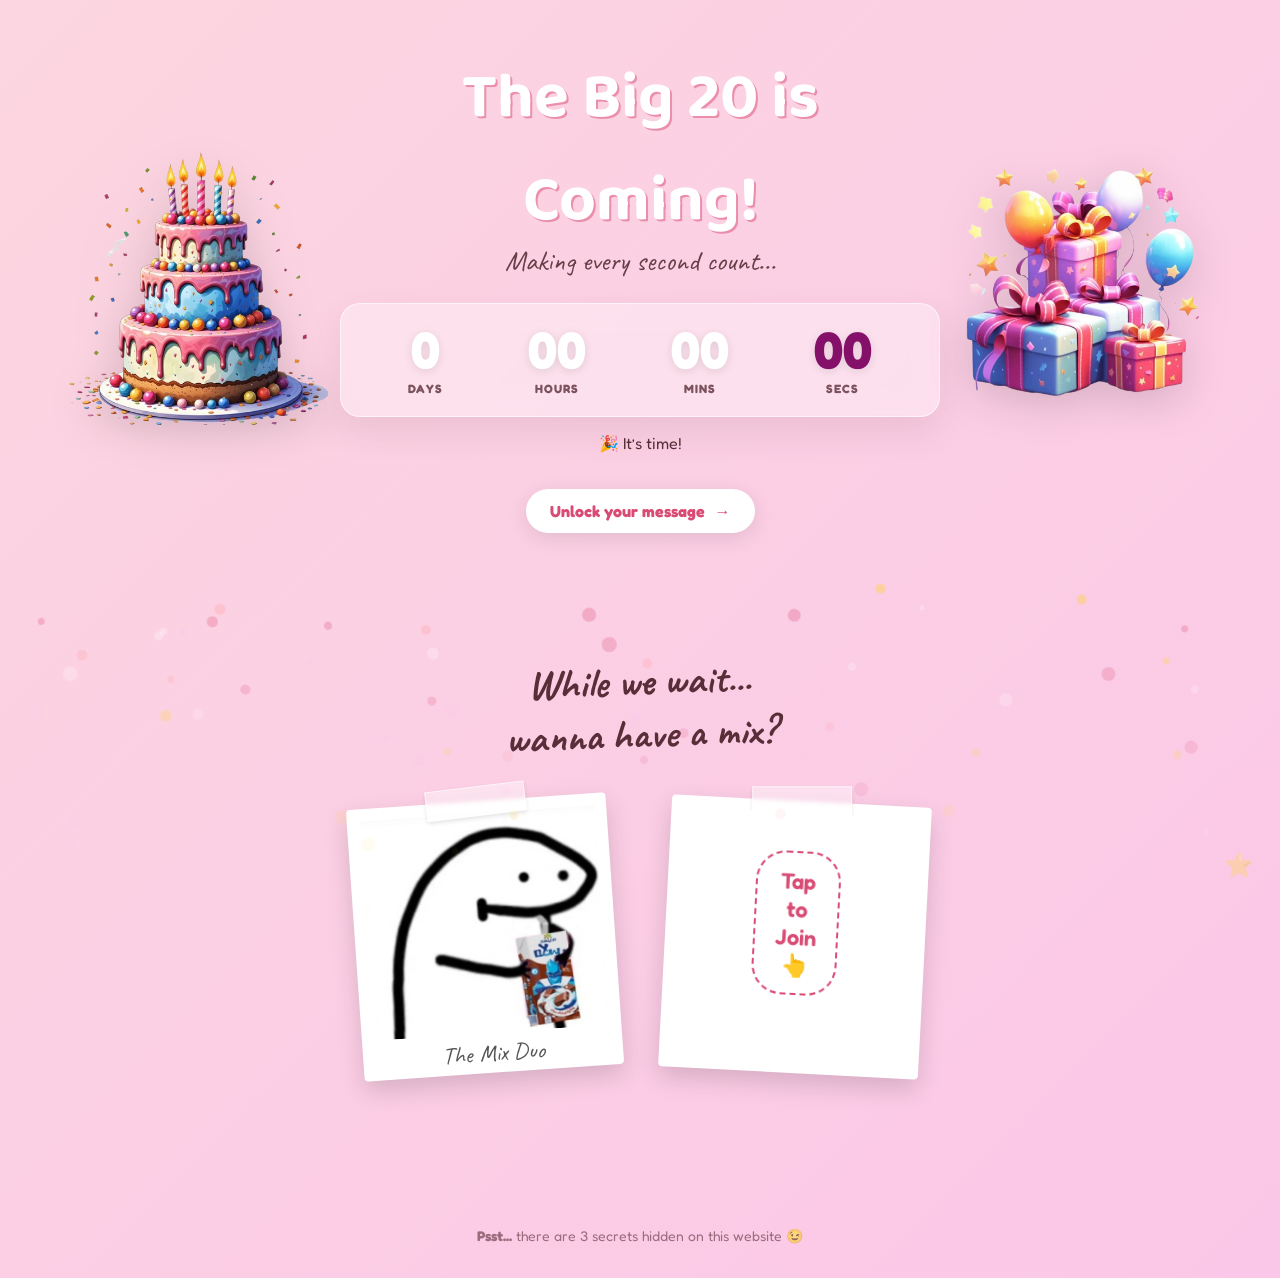
==== index.html @ a3811ab7 "initial commit" ====
<!DOCTYPE html>
<html lang="en">
<head>
    <meta charset="UTF-8" />
    <meta name="viewport" content="width=device-width, initial-scale=1.0" />
    <title>Happy Birthday Nouran! 🎂</title>
    <link href="https://fonts.googleapis.com/css2?family=Caveat:wght@600;700&family=Fredoka:wght@500;600;700&family=Baloo+2:wght@600;700&display=swap" rel="stylesheet">
    <link rel="stylesheet" href="css/style.css" />
</head>
<body>

    <main class="container">
        <header class="hero">
            
            <div class="hero-side">
                <img class="hero-img float-slow" src="assets/cake.png" alt="Birthday Cake" />
            </div>

            <div class="hero-center">
                <h1 class="hero-title">The Big 20 is Coming!</h1>
                <p class="subtitle">Making every second count...</p>

                <div class="glass-panel countdown-strip">
                    <div class="slot">
                        <div class="big" id="days">0</div>
                        <div class="cap">DAYS</div>
                    </div>
                    <div class="slot">
                        <div class="big" id="hours">0</div>
                        <div class="cap">HOURS</div>
                    </div>
                    <div class="slot">
                        <div class="big" id="minutes">0</div>
                        <div class="cap">MINS</div>
                    </div>
                    <div class="slot">
                        <div class="big hot" id="seconds">0</div>
                        <div class="cap">SECS</div>
                    </div>
                </div>

                <p class="tiny-note" id="targetText"></p>
                
                <div id="goMessage" class="goMessage hidden">
                    <span>Unlock your message</span>
                    <span class="arrow">→</span>
                </div>
            </div>

            <div class="hero-side">
                <img class="hero-img float-fast" src="assets/gifts.png" alt="Gifts" />
            </div>
        </header>

        <section class="mixSection">
            <h2 class="handwritten-title">While we wait... <br>wanna have a mix?</h2>
            
            <div class="polaroid-table">
                <div class="polaroid rotate-left">
                    <div class="tape"></div>
                    <div class="photo-frame">
                        <img src="assets/mixRight.jpeg" alt="The Mix Duo">
                    </div>
                    <div class="caption">The Mix Duo</div>
                </div>

                <div class="polaroid rotate-right interactive-zone">
                    <div class="tape"></div>
                    <div id="mixPolaroid" class="flipCard">
                        <div class="flipInner">
                            <div class="flipFace flipFront">
                                <div class="tap-text">
                                    <span>Tap</span>
                                    <span>to</span>
                                    <span>Join</span>
                                    <span>👆</span>
                                </div>
                            </div>
                            <div class="flipFace flipBack">
                                <img src="assets/mixLeft.jpeg" alt="Mix photo">
                            </div>
                        </div>
                    </div>
                    
                    <div id="mixRightCaption" class="caption hidden-caption">yayyy!!</div>
                    
                    <button id="leaveBtn" class="leaveBtn hidden">Leave me😢</button>
                </div>
            </div>
        </section>

        <button id="tinyStar" class="tiny-star" aria-label="Hidden star">⭐</button>
        
        <div class="footer-hint">
            <p><strong>Psst...</strong> there are 3 secrets hidden on this website 😉</p>
        </div>

    </main>

    <div id="modalBackdrop" class="backdrop hidden">
        <div class="modal">
            <h3 id="modalTitle">Secret Unlocked!</h3>
            <p id="modalText">...</p>
            <button id="closeModal" class="btn-close">Close</button>
        </div>
    </div>

    <script src="js/script.js"></script>
</body>
</html>
---- css/style.css ----
/* GLOBAL RESET & FONTS */
:root {
    --primary: #5a2e38;      /* Deep romantic brown/red */
    --accent: #d94b75;       /* The pink from memories page */
    --glass: rgba(255, 255, 255, 0.35);
    --glass-border: rgba(255, 255, 255, 0.6);
    --shadow: 0 15px 35px rgba(90, 46, 56, 0.1);
}

* { box-sizing: border-box; }

body {
    margin: 0;
    min-height: 100vh;
    font-family: 'Fredoka', sans-serif;
    color: var(--primary);
    /* The Romantic Gradient */
    overflow-x: hidden;
    background: linear-gradient(-45deg, #ffdde1, #ee9ca7, #fbc2eb, #fcd6e0);
    background-size: 400% 400%;
    animation: gradientShift 15s ease infinite;
}

@keyframes gradientShift {
    0% { background-position: 0% 50%; }
    50% { background-position: 100% 50%; }
    100% { background-position: 0% 50%; }
}

/* CONTAINER */
.container {
    max-width: 1200px;
    margin: 0 auto;
    padding: 20px;
    display: flex;
    flex-direction: column;
    align-items: center;
}

/* HERO SECTION */
.hero {
    display: grid;
    grid-template-columns: 1fr minmax(300px, 600px) 1fr;
    align-items: center;
    width: 100%;
    min-height: 60vh;
    text-align: center;
    position: relative;
    z-index: 2;
}

.hero-title {
    font-size: clamp(40px, 5vw, 70px);
    margin: 0;
    font-family: 'Baloo 2', cursive;
    color: #fff;
    text-shadow: 2px 2px 0px rgba(217, 75, 117, 0.5);
}

.subtitle {
    font-family: 'Caveat', cursive;
    font-size: 28px;
    margin: -10px 0 25px;
    opacity: 0.9;
}

/* GLASS COUNTDOWN PANEL */
.glass-panel {
    background: var(--glass);
    backdrop-filter: blur(12px);
    -webkit-backdrop-filter: blur(12px);
    border: 1px solid var(--glass-border);
    border-radius: 20px;
    padding: 20px 30px;
    box-shadow: var(--shadow);
    display: flex;
    justify-content: space-around;
    gap: 10px;
}

.slot {
    display: flex;
    flex-direction: column;
    align-items: center;
}

.big {
    font-size: clamp(32px, 4vw, 56px);
    font-weight: 700;
    line-height: 1;
    color: #fff;
    text-shadow: 0 2px 10px rgba(0,0,0,0.1);
}

.big.hot { color: #841069; }

.cap {
    font-size: 12px;
    font-weight: 700;
    letter-spacing: 1px;
    margin-top: 5px;
    opacity: 0.8;
}

/* FLOATING IMAGES */
.hero-img {
    max-width: 100%;
    height: auto;
    filter: drop-shadow(0 10px 20px rgba(0,0,0,0.15));
}

.float-slow { animation: float 6s ease-in-out infinite; width: 280px; }
.float-fast { animation: float 5s ease-in-out infinite reverse; width: 300px; }

@keyframes float {
    0%, 100% { transform: translateY(0); }
    50% { transform: translateY(-20px); }
}

/* MIX SECTION (POLAROIDS) */
.mixSection {
    margin-top: 60px;
    width: 100%;
    text-align: center;
    padding-bottom: 100px;
}

.handwritten-title {
    font-family: 'Caveat', cursive;
    font-size: 42px;
    color: var(--primary);
    margin-bottom: 40px;
    transform: rotate(-2deg);
}

.polaroid-table {
    display: flex;
    justify-content: center;
    gap: 50px;
    flex-wrap: wrap;
}

/* POLAROID STYLING */
.polaroid {
    background: #fff;
    padding: 12px 12px 40px 12px; /* Bottom padding for caption space */
    box-shadow: 0 10px 25px rgba(0,0,0,0.15);
    border-radius: 4px;
    position: relative;
    width: 260px;
    transition: transform 0.3s ease;
}

.polaroid:hover {
    z-index: 10;
    transform: scale(1.05) rotate(0deg) !important;
    box-shadow: 0 20px 40px rgba(0,0,0,0.2);
}

/* TAPE EFFECT */
.tape {
    position: absolute;
    top: -15px;
    left: 50%;
    width: 100px;
    height: 30px;
    background: rgba(255,255,255,0.4);
    border: 1px solid rgba(255,255,255,0.6);
    transform: translateX(-50%) rotate(-3deg);
    backdrop-filter: blur(2px);
    box-shadow: 0 2px 4px rgba(0,0,0,0.1);
}

.photo-frame img {
    width: 100%;
    height: 220px;
    object-fit: cover;
    border-radius: 2px;
    display: block;
}

.caption {
    position: absolute;
    bottom: 5px;
    width: 100%;
    text-align: center;
    font-family: 'Caveat', cursive;
    font-size: 24px;
    left: 0;
    color: #555;
}

.rotate-left { transform: rotate(-4deg); }
.rotate-right { transform: rotate(3deg); }

/* FLIP CARD LOGIC */
.flipCard {
    position: relative; /* Fixed missing relative positioning */
    width: 100%;
    height: 220px;
    border: none;
    background: transparent;
    padding: 0;
    perspective: 1000px;
    cursor: pointer;
    display: block;
}

.flipInner {
    position: relative;
    width: 100%;
    height: 100%;
    text-align: center;
    transition: transform 0.6s cubic-bezier(0.4, 0.2, 0.2, 1);
    transform-style: preserve-3d;
    -webkit-transform-style: preserve-3d; /* Safari Fix */
}

.flipCard.is-flipped .flipInner { 
    transform: rotateY(180deg); 
    -webkit-transform: rotateY(180deg);
}

.flipFace {
    position: absolute;
    top: 0;
    left: 0;
    width: 100%;
    height: 100%;
    backface-visibility: hidden;
    -webkit-backface-visibility: hidden; /* Safari Fix */
    border-radius: 2px;
    display: flex;
    align-items: center;
    justify-content: center;
}

.flipFront {
    background: #ffffff; 
    color: var(--accent);
}

.tap-text {
    font-family: 'Fredoka', sans-serif;
    font-size: 22px;
    font-weight: 600;
    color: var(--accent);
    border: 2px dashed var(--accent);
    padding: 16px 20px;
    border-radius: 30px; 
    display: flex;
    flex-direction: column;
    align-items: center;
    gap: 4px;
    line-height: 1.1;
    transition: all 0.3s ease;
}

.flipCard:hover .tap-text {
    transform: scale(1.05);
    background: rgba(217, 75, 117, 0.05);
}

.flipBack { 
    transform: rotateY(180deg); 
    -webkit-transform: rotateY(180deg);
}

.flipBack img { 
    width: 100%; 
    height: 100%; 
    object-fit: cover; 
}

/* Initial hidden state for the reveal caption */
.hidden-caption {
    opacity: 0;
    transition: opacity 0.6s ease-in-out;
    /* Slight delay so it appears just as the flip finishes */
    transition-delay: 0.2s; 
}

/* The class added by JS to trigger the fade in */
.show-caption {
    opacity: 1;
}

/* RUNAWAY BUTTON */
.interactive-zone { position: relative; } /* Confines the runaway button */

.leaveBtn {
    position: absolute;
    bottom: -60px; /* Starts below the polaroid */
    left: 50%;
    transform: translateX(-50%);
    background: #ff4757;
    color: white;
    border: none;
    padding: 10px 24px;
    border-radius: 30px;
    font-weight: 600;
    cursor: pointer;
    box-shadow: 0 4px 15px rgba(255, 71, 87, 0.4);
    z-index: 100;
    white-space: nowrap;
}

/* MODAL */
.backdrop {
    position: fixed;
    inset: 0;
    background: rgba(255,255,255,0.6);
    backdrop-filter: blur(5px);
    display: flex;
    justify-content: center;
    align-items: center;
    z-index: 9999;
}
.hidden { display: none !important; }

.modal {
    background: #fff;
    padding: 30px;
    border-radius: 20px;
    box-shadow: 0 20px 60px rgba(0,0,0,0.2);
    text-align: center;
    max-width: 90vw;
    width: 400px;
    border: 2px solid #ffecec;
}

.modal h3 { color: var(--accent); margin-top: 0; }
.btn-close {
    background: var(--accent);
    color: white;
    border: none;
    padding: 8px 20px;
    border-radius: 20px;
    cursor: pointer;
    margin-top: 15px;
}

/* TINY STAR */
.tiny-star {
    position: fixed;
    bottom: 20px;
    right: 20px;
    background: none;
    border: none;
    font-size: 24px;
    opacity: 0.3;
    cursor: pointer;
    transition: 0.3s;
}
.tiny-star:hover { opacity: 1; transform: scale(1.2) rotate(15deg); }

/* FOOTER HINT */
.footer-hint {
    margin-top: 40px;
    font-size: 14px;
    color: var(--primary);
    opacity: 0.6;
}

/* RESPONSIVE */
@media (max-width: 800px) {
    .hero { grid-template-columns: 1fr; gap: 30px; }
    .hero-side { order: -1; } /* Puts images on top */
    .hero-img { width: 180px; }
    .countdown-strip { padding: 15px 10px; }
    .big { font-size: 36px; }
    .polaroid-table { gap: 30px; }
}

/* Transition out */
.page-exit {
    opacity: 0;
    transform: scale(0.95);
    transition: all 0.5s ease;
}

/* Go Message Link */
.goMessage {
    display: inline-flex;
    align-items: center;
    gap: 10px;
    background: #fff;
    padding: 12px 24px;
    border-radius: 50px;
    color: var(--accent);
    font-weight: 700;
    margin-top: 20px;
    cursor: pointer;
    box-shadow: 0 5px 20px rgba(0,0,0,0.1);
    transition: 0.3s;
}
.goMessage:hover { transform: translateY(-3px); box-shadow: 0 10px 25px rgba(0,0,0,0.15); }

@keyframes shakeAnim {
    0% { transform: translateX(0); }
    20% { transform: translateX(-6px); }
    40% { transform: translateX(6px); }
    60% { transform: translateX(-4px); }
    80% { transform: translateX(4px); }
    100% { transform: translateX(0); }
}

.shake {
    animation: shakeAnim 250ms ease;
}
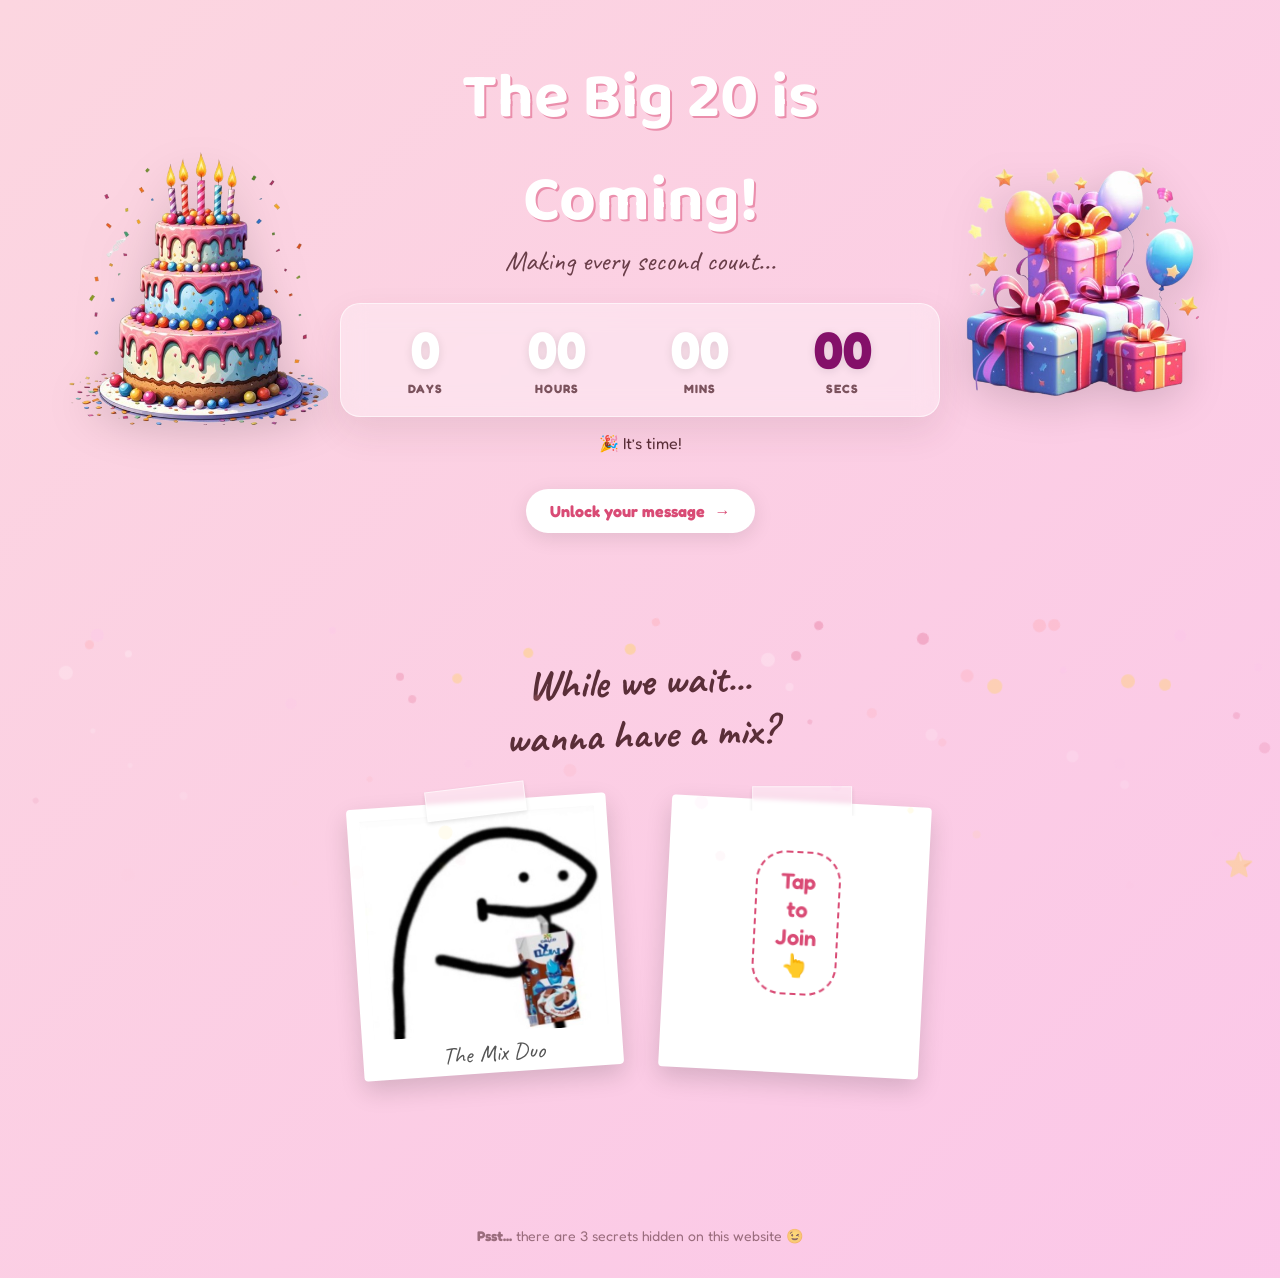
==== commit e69529d3: "fix index title" ====
--- a/index.html
+++ b/index.html
@@ -3,7 +3,7 @@
 <head>
     <meta charset="UTF-8" />
     <meta name="viewport" content="width=device-width, initial-scale=1.0" />
-    <title>Happy Birthday Nouran! 🎂</title>
+    <title>Happy Birthday Ya Nouran! 🎂</title>
     <link href="https://fonts.googleapis.com/css2?family=Caveat:wght@600;700&family=Fredoka:wght@500;600;700&family=Baloo+2:wght@600;700&display=swap" rel="stylesheet">
     <link rel="stylesheet" href="css/style.css" />
 </head>
--- a/css/style.css
+++ b/css/style.css
@@ -286,7 +286,10 @@
 }
 
 /* RUNAWAY BUTTON */
-.interactive-zone { position: relative; } /* Confines the runaway button */
+.interactive-zone { 
+    position: relative;
+    z-index: 50;
+} /* Confines the runaway button */
 
 .leaveBtn {
     position: absolute;
@@ -314,7 +317,7 @@
     display: flex;
     justify-content: center;
     align-items: center;
-    z-index: 9999;
+    z-index: 9998;
 }
 .hidden { display: none !important; }
 
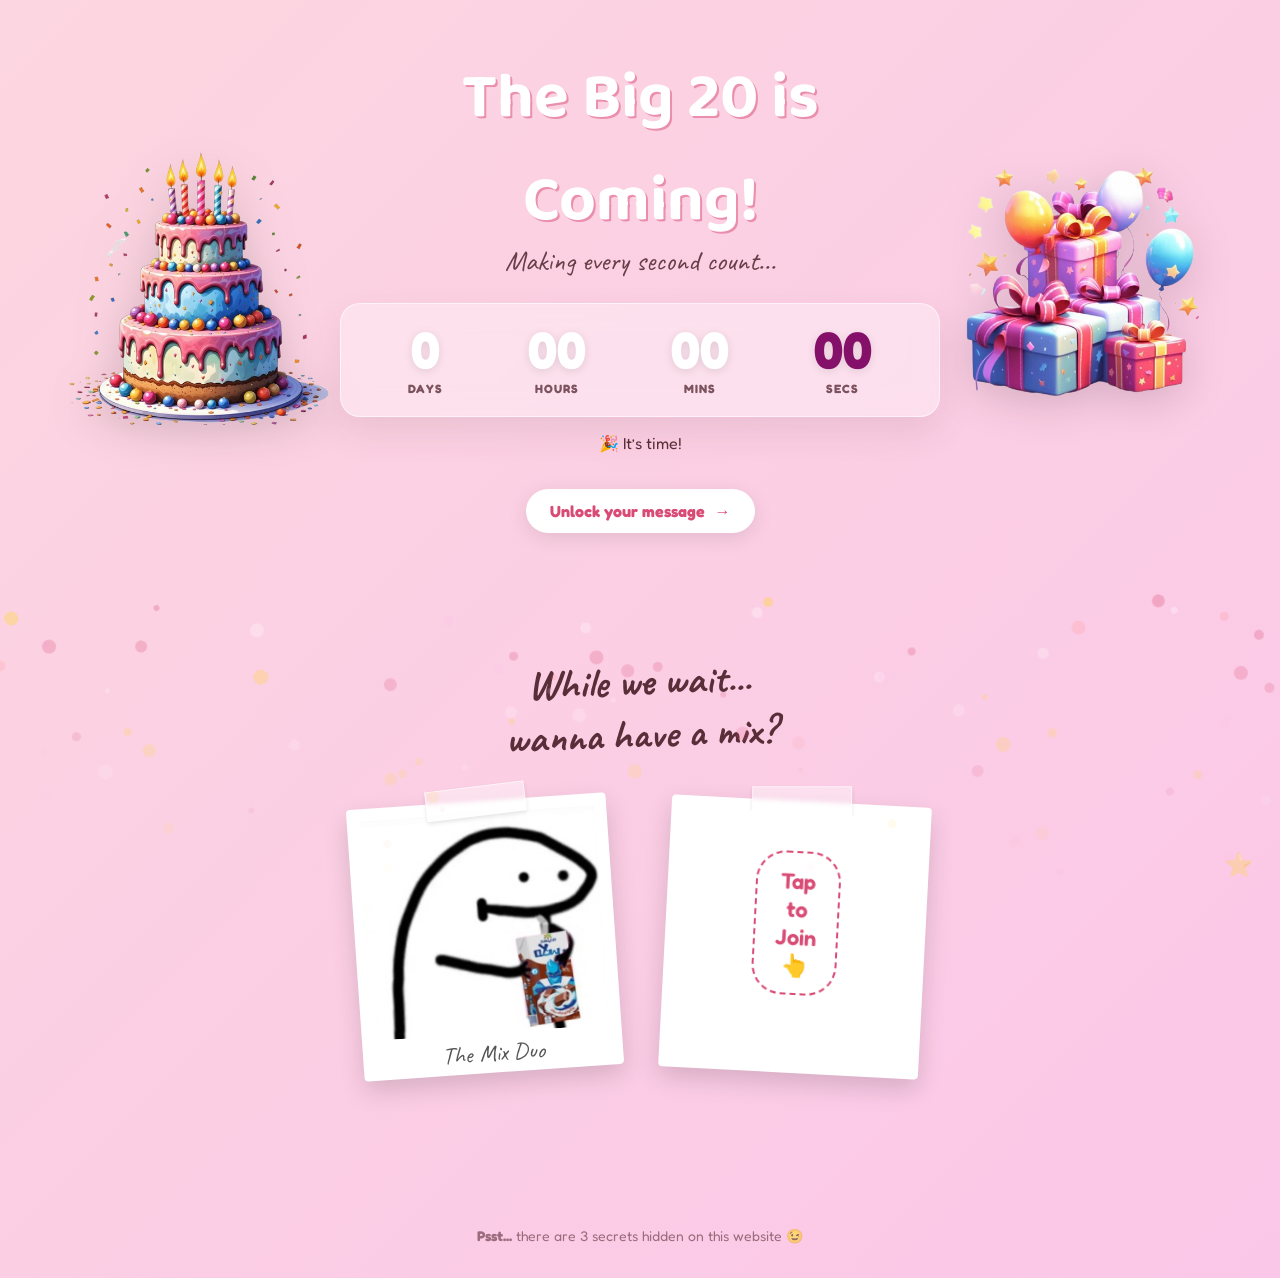
==== commit 5e2b548f: "google analytics added" ====
--- a/index.html
+++ b/index.html
@@ -6,6 +6,15 @@
     <title>Happy Birthday Ya Nouran! 🎂</title>
     <link href="https://fonts.googleapis.com/css2?family=Caveat:wght@600;700&family=Fredoka:wght@500;600;700&family=Baloo+2:wght@600;700&display=swap" rel="stylesheet">
     <link rel="stylesheet" href="css/style.css" />
+    <!-- Google tag (gtag.js) -->
+    <script async src="https://www.googletagmanager.com/gtag/js?id=G-SDG1T2R1D5"></script>
+    <script>
+        window.dataLayer = window.dataLayer || [];
+        function gtag(){dataLayer.push(arguments);}
+        gtag('js', new Date());
+
+        gtag('config', 'G-SDG1T2R1D5');
+    </script>
 </head>
 <body>
 
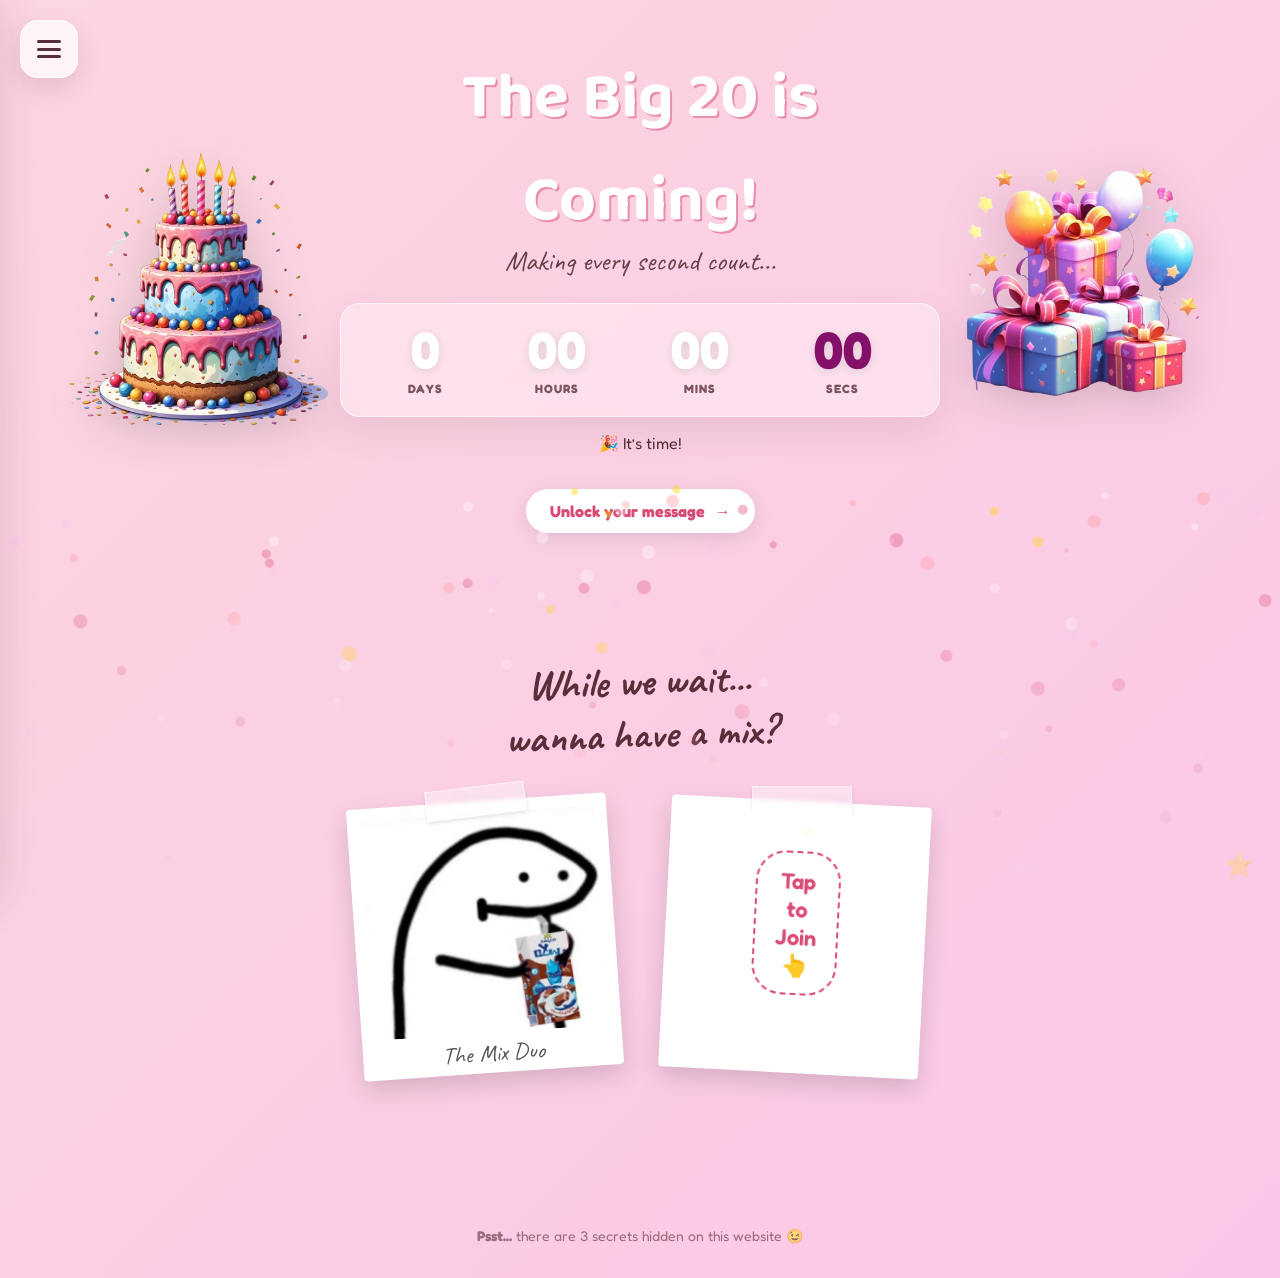
==== commit 61fabcb8: "added a menu to all pages" ====
--- a/index.html
+++ b/index.html
@@ -1,119 +1,193 @@
-<!DOCTYPE html>
+<!doctype html>
 <html lang="en">
-<head>
+  <head>
     <meta charset="UTF-8" />
     <meta name="viewport" content="width=device-width, initial-scale=1.0" />
     <title>Happy Birthday Ya Nouran! 🎂</title>
-    <link href="https://fonts.googleapis.com/css2?family=Caveat:wght@600;700&family=Fredoka:wght@500;600;700&family=Baloo+2:wght@600;700&display=swap" rel="stylesheet">
+    <link
+      href="https://fonts.googleapis.com/css2?family=Caveat:wght@600;700&family=Fredoka:wght@500;600;700&family=Baloo+2:wght@600;700&display=swap"
+      rel="stylesheet"
+    />
     <link rel="stylesheet" href="css/style.css" />
+    <link rel="stylesheet" href="css/menu.css" />
     <!-- Google tag (gtag.js) -->
-    <script async src="https://www.googletagmanager.com/gtag/js?id=G-SDG1T2R1D5"></script>
+    <script
+      async
+      src="https://www.googletagmanager.com/gtag/js?id=G-SDG1T2R1D5"
+    ></script>
     <script>
-        window.dataLayer = window.dataLayer || [];
-        function gtag(){dataLayer.push(arguments);}
-        gtag('js', new Date());
+      window.dataLayer = window.dataLayer || [];
+      function gtag() {
+        dataLayer.push(arguments);
+      }
+      gtag('js', new Date());
 
-        gtag('config', 'G-SDG1T2R1D5');
+      gtag('config', 'G-SDG1T2R1D5');
     </script>
-</head>
-<body>
+  </head>
+  <body>
+    <nav class="site-menu" aria-label="Website pages">
+      <button
+        class="menu-toggle"
+        type="button"
+        aria-label="Open navigation menu"
+        aria-expanded="false"
+        aria-controls="menuPanel"
+      >
+        <span class="menu-toggle__bars" aria-hidden="true">
+          <span></span>
+          <span></span>
+          <span></span>
+        </span>
+      </button>
 
+      <div class="menu-backdrop"></div>
+
+      <aside class="menu-panel" id="menuPanel">
+        <h2 class="menu-title">Pages ✨</h2>
+        <p class="menu-subtitle">Pick any page you want ❤️</p>
+
+        <ul class="menu-list">
+          <li>
+            <a href="index.html">
+              <span class="menu-link-title">Countdown page</span>
+              <span class="menu-link-desc">index.html</span>
+            </a>
+          </li>
+          <li>
+            <a href="message.html">
+              <span class="menu-link-title">Message page</span>
+              <span class="menu-link-desc">message.html</span>
+            </a>
+          </li>
+          <li>
+            <a href="cake.html">
+              <span class="menu-link-title">Cake page</span>
+              <span class="menu-link-desc">cake.html</span>
+            </a>
+          </li>
+          <li>
+            <a href="memories.html">
+              <span class="menu-link-title">Memories page</span>
+              <span class="menu-link-desc">memories.html</span>
+            </a>
+          </li>
+          <li>
+            <a href="bonuses.html">
+              <span class="menu-link-title">Bonus photos</span>
+              <span class="menu-link-desc">bonuses.html</span>
+            </a>
+          </li>
+        </ul>
+      </aside>
+    </nav>
     <main class="container">
-        <header class="hero">
-            
-            <div class="hero-side">
-                <img class="hero-img float-slow" src="assets/cake.png" alt="Birthday Cake" />
+      <header class="hero">
+        <div class="hero-side">
+          <img
+            class="hero-img float-slow"
+            src="assets/cake.png"
+            alt="Birthday Cake"
+          />
+        </div>
+
+        <div class="hero-center">
+          <h1 class="hero-title">The Big 20 is Coming!</h1>
+          <p class="subtitle">Making every second count...</p>
+
+          <div class="glass-panel countdown-strip">
+            <div class="slot">
+              <div class="big" id="days">0</div>
+              <div class="cap">DAYS</div>
+            </div>
+            <div class="slot">
+              <div class="big" id="hours">0</div>
+              <div class="cap">HOURS</div>
+            </div>
+            <div class="slot">
+              <div class="big" id="minutes">0</div>
+              <div class="cap">MINS</div>
+            </div>
+            <div class="slot">
+              <div class="big hot" id="seconds">0</div>
+              <div class="cap">SECS</div>
+            </div>
+          </div>
+
+          <p class="tiny-note" id="targetText"></p>
+
+          <div id="goMessage" class="goMessage hidden">
+            <span>Unlock your message</span>
+            <span class="arrow">→</span>
+          </div>
+        </div>
+
+        <div class="hero-side">
+          <img class="hero-img float-fast" src="assets/gifts.png" alt="Gifts" />
+        </div>
+      </header>
+
+      <section class="mixSection">
+        <h2 class="handwritten-title">
+          While we wait... <br />wanna have a mix?
+        </h2>
+
+        <div class="polaroid-table">
+          <div class="polaroid rotate-left">
+            <div class="tape"></div>
+            <div class="photo-frame">
+              <img src="assets/mixRight.jpeg" alt="The Mix Duo" />
+            </div>
+            <div class="caption">The Mix Duo</div>
+          </div>
+
+          <div class="polaroid rotate-right interactive-zone">
+            <div class="tape"></div>
+            <div id="mixPolaroid" class="flipCard">
+              <div class="flipInner">
+                <div class="flipFace flipFront">
+                  <div class="tap-text">
+                    <span>Tap</span>
+                    <span>to</span>
+                    <span>Join</span>
+                    <span>👆</span>
+                  </div>
+                </div>
+                <div class="flipFace flipBack">
+                  <img src="assets/mixLeft.jpeg" alt="Mix photo" />
+                </div>
+              </div>
             </div>
 
-            <div class="hero-center">
-                <h1 class="hero-title">The Big 20 is Coming!</h1>
-                <p class="subtitle">Making every second count...</p>
-
-                <div class="glass-panel countdown-strip">
-                    <div class="slot">
-                        <div class="big" id="days">0</div>
-                        <div class="cap">DAYS</div>
-                    </div>
-                    <div class="slot">
-                        <div class="big" id="hours">0</div>
-                        <div class="cap">HOURS</div>
-                    </div>
-                    <div class="slot">
-                        <div class="big" id="minutes">0</div>
-                        <div class="cap">MINS</div>
-                    </div>
-                    <div class="slot">
-                        <div class="big hot" id="seconds">0</div>
-                        <div class="cap">SECS</div>
-                    </div>
-                </div>
-
-                <p class="tiny-note" id="targetText"></p>
-                
-                <div id="goMessage" class="goMessage hidden">
-                    <span>Unlock your message</span>
-                    <span class="arrow">→</span>
-                </div>
+            <div id="mixRightCaption" class="caption hidden-caption">
+              yayyy!!
             </div>
 
-            <div class="hero-side">
-                <img class="hero-img float-fast" src="assets/gifts.png" alt="Gifts" />
-            </div>
-        </header>
+            <button id="leaveBtn" class="leaveBtn hidden">Leave me😢</button>
+          </div>
+        </div>
+      </section>
 
-        <section class="mixSection">
-            <h2 class="handwritten-title">While we wait... <br>wanna have a mix?</h2>
-            
-            <div class="polaroid-table">
-                <div class="polaroid rotate-left">
-                    <div class="tape"></div>
-                    <div class="photo-frame">
-                        <img src="assets/mixRight.jpeg" alt="The Mix Duo">
-                    </div>
-                    <div class="caption">The Mix Duo</div>
-                </div>
+      <button id="tinyStar" class="tiny-star" aria-label="Hidden star">
+        ⭐
+      </button>
 
-                <div class="polaroid rotate-right interactive-zone">
-                    <div class="tape"></div>
-                    <div id="mixPolaroid" class="flipCard">
-                        <div class="flipInner">
-                            <div class="flipFace flipFront">
-                                <div class="tap-text">
-                                    <span>Tap</span>
-                                    <span>to</span>
-                                    <span>Join</span>
-                                    <span>👆</span>
-                                </div>
-                            </div>
-                            <div class="flipFace flipBack">
-                                <img src="assets/mixLeft.jpeg" alt="Mix photo">
-                            </div>
-                        </div>
-                    </div>
-                    
-                    <div id="mixRightCaption" class="caption hidden-caption">yayyy!!</div>
-                    
-                    <button id="leaveBtn" class="leaveBtn hidden">Leave me😢</button>
-                </div>
-            </div>
-        </section>
-
-        <button id="tinyStar" class="tiny-star" aria-label="Hidden star">⭐</button>
-        
-        <div class="footer-hint">
-            <p><strong>Psst...</strong> there are 3 secrets hidden on this website 😉</p>
-        </div>
-
+      <div class="footer-hint">
+        <p>
+          <strong>Psst...</strong> there are 3 secrets hidden on this website 😉
+        </p>
+      </div>
     </main>
 
     <div id="modalBackdrop" class="backdrop hidden">
-        <div class="modal">
-            <h3 id="modalTitle">Secret Unlocked!</h3>
-            <p id="modalText">...</p>
-            <button id="closeModal" class="btn-close">Close</button>
-        </div>
+      <div class="modal">
+        <h3 id="modalTitle">Secret Unlocked!</h3>
+        <p id="modalText">...</p>
+        <button id="closeModal" class="btn-close">Close</button>
+      </div>
     </div>
 
+    <script src="js/menu.js"></script>
     <script src="js/script.js"></script>
-</body>
-</html>+  </body>
+</html>
--- a/css/menu.css
+++ b/css/menu.css
@@ -0,0 +1,190 @@
+/* =========================
+   Shared Hamburger Menu
+   ========================= */
+
+.menu-toggle {
+  position: fixed;
+  top: 20px;
+  left: 20px;
+  width: 58px;
+  height: 58px;
+  border: none;
+  border-radius: 18px;
+  background: rgba(255, 255, 255, 0.72);
+  backdrop-filter: blur(10px);
+  -webkit-backdrop-filter: blur(10px);
+  border: 1px solid rgba(255, 255, 255, 0.85);
+  box-shadow: 0 10px 25px rgba(90, 46, 56, 0.14);
+  display: flex;
+  align-items: center;
+  justify-content: center;
+  cursor: pointer;
+  z-index: 20001;
+  transition:
+    transform 0.25s ease,
+    box-shadow 0.25s ease,
+    background 0.25s ease;
+}
+
+.menu-toggle:hover {
+  transform: translateY(-2px);
+  background: rgba(255, 255, 255, 0.9);
+  box-shadow: 0 14px 30px rgba(90, 46, 56, 0.18);
+}
+
+.menu-toggle:focus-visible {
+  outline: 3px solid rgba(217, 75, 117, 0.45);
+  outline-offset: 3px;
+}
+
+.menu-toggle__bars {
+  width: 24px;
+  height: 18px;
+  display: flex;
+  flex-direction: column;
+  justify-content: space-between;
+}
+
+.menu-toggle__bars span {
+  display: block;
+  width: 100%;
+  height: 3px;
+  border-radius: 999px;
+  background: #5a2e38;
+  transition:
+    transform 0.28s ease,
+    opacity 0.2s ease;
+}
+
+.menu-panel {
+  position: fixed;
+  top: 0;
+  left: 0;
+  width: min(340px, 84vw);
+  height: 100vh;
+  padding: 96px 22px 24px;
+  background: rgba(255, 245, 248, 0.88);
+  backdrop-filter: blur(16px);
+  -webkit-backdrop-filter: blur(16px);
+  border-right: 1px solid rgba(255, 255, 255, 0.8);
+  box-shadow: 18px 0 40px rgba(90, 46, 56, 0.14);
+  transform: translateX(-105%);
+  transition: transform 0.32s ease;
+  z-index: 20000;
+  overflow-y: auto;
+}
+
+.menu-backdrop {
+  position: fixed;
+  inset: 0;
+  background: rgba(90, 46, 56, 0.18);
+  opacity: 0;
+  pointer-events: none;
+  transition: opacity 0.28s ease;
+  z-index: 19999;
+}
+
+.site-menu.is-open .menu-panel {
+  transform: translateX(0);
+}
+
+.site-menu.is-open .menu-backdrop {
+  opacity: 1;
+  pointer-events: auto;
+}
+
+.site-menu.is-open .menu-toggle__bars span:nth-child(1) {
+  transform: translateY(7.5px) rotate(45deg);
+}
+
+.site-menu.is-open .menu-toggle__bars span:nth-child(2) {
+  opacity: 0;
+}
+
+.site-menu.is-open .menu-toggle__bars span:nth-child(3) {
+  transform: translateY(-7.5px) rotate(-45deg);
+}
+
+.menu-title {
+  margin: 0 0 14px;
+  font-family: 'Baloo 2', cursive;
+  font-size: 30px;
+  color: #d94b75;
+}
+
+.menu-subtitle {
+  margin: 0 0 20px;
+  font-family: 'Caveat', cursive;
+  font-size: 24px;
+  color: #5a2e38;
+  opacity: 0.9;
+}
+
+.menu-list {
+  list-style: none;
+  margin: 0;
+  padding: 0;
+  display: grid;
+  gap: 12px;
+}
+
+.menu-list a {
+  display: block;
+  text-decoration: none;
+  padding: 14px 16px;
+  border-radius: 18px;
+  color: #5a2e38;
+  background: rgba(255, 255, 255, 0.72);
+  border: 1px solid rgba(255, 255, 255, 0.85);
+  box-shadow: 0 8px 18px rgba(90, 46, 56, 0.08);
+  transition:
+    transform 0.22s ease,
+    background 0.22s ease,
+    box-shadow 0.22s ease;
+}
+
+.menu-list a:hover {
+  transform: translateX(4px);
+  background: rgba(255, 255, 255, 0.95);
+  box-shadow: 0 12px 24px rgba(90, 46, 56, 0.12);
+}
+
+.menu-list a.active {
+  background: linear-gradient(135deg, #ffdde1 0%, #ee9ca7 100%);
+  color: #5a2e38;
+  border-color: rgba(217, 75, 117, 0.24);
+  box-shadow: 0 12px 26px rgba(217, 75, 117, 0.15);
+}
+
+.menu-link-title {
+  display: block;
+  font-weight: 700;
+  font-size: 16px;
+  margin-bottom: 3px;
+}
+
+.menu-link-desc {
+  display: block;
+  font-size: 13px;
+  opacity: 0.8;
+}
+
+/* move current top-left back buttons down so they don't clash with the menu */
+body.messagePage .backBtn,
+body.bonusesPage .backBtn {
+  top: 92px;
+}
+
+/* optional: small screens */
+@media (max-width: 600px) {
+  .menu-toggle {
+    width: 52px;
+    height: 52px;
+    top: 16px;
+    left: 16px;
+  }
+
+  .menu-panel {
+    padding-top: 84px;
+  }
+}
